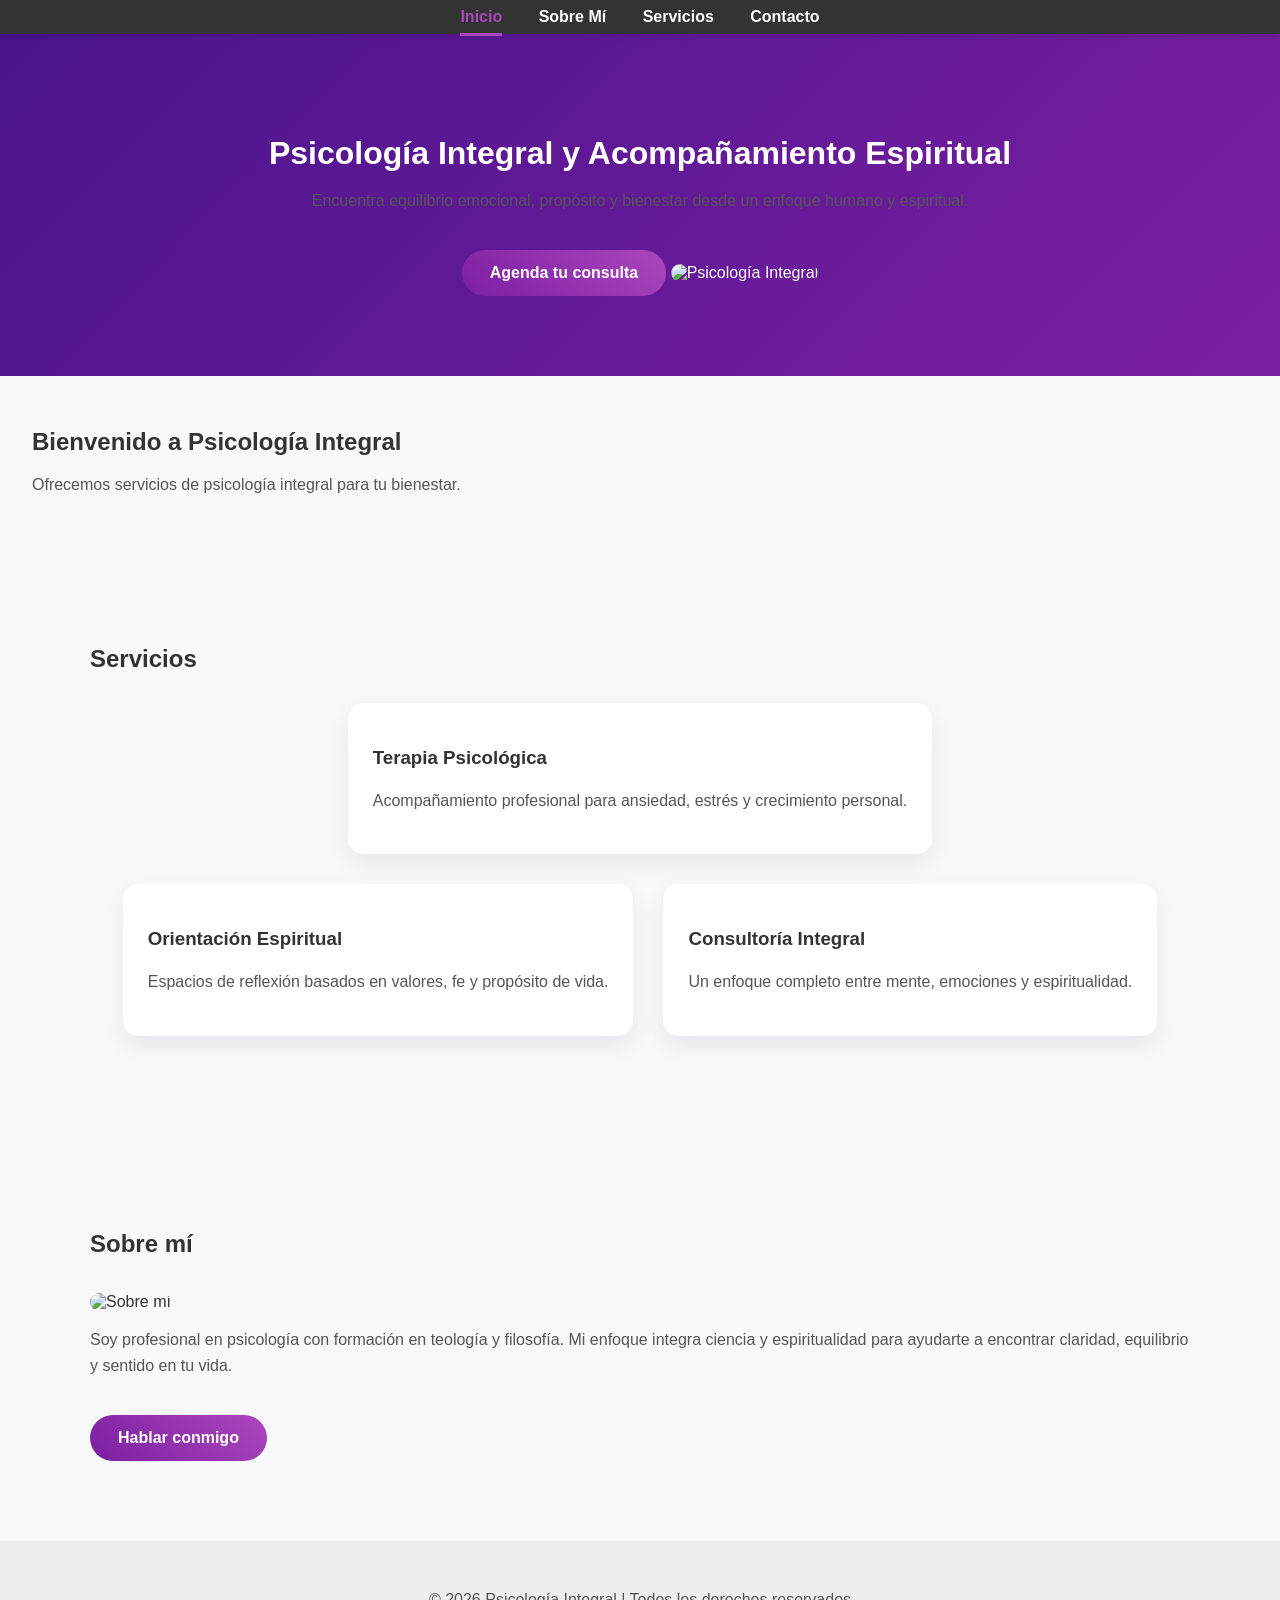
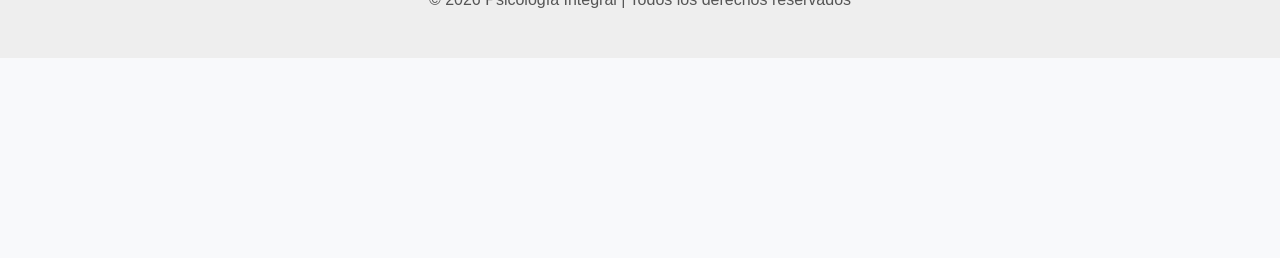
==== index.html @ f2815a3d "Add files via upload" ====
<!DOCTYPE html>
<html lang="es">
<head>
    <meta charset="UTF-8">
    <meta name="viewport" content="width=device-width, initial-scale=1.0">
    <title>Psicología Integral - Inicio</title>
    <link rel="stylesheet" href="styles.css">
    <style>
        main { padding: 2rem; }
    </style>
</head>
<body>
    <nav>
        <a href="index.html" class="nav-link">Inicio</a>
        <a href="sobre-mi.html" class="nav-link">Sobre Mí</a>
        <a href="servicios.html" class="nav-link">Servicios</a>
        <a href="contacto.html" class="nav-link">Contacto</a>
    </nav>
    <script>
        document.querySelectorAll('.nav-link').forEach(link => {
            if(link.href === window.location.href) {
                link.classList.add('active');
            }
        });
    </script>
    <header>
        <h1>Psicología Integral y Acompañamiento Espiritual</h1>
        <p>Encuentra equilibrio emocional, propósito y bienestar desde un enfoque humano y espiritual.</p>
        <a href="contacto.html" class="btn">Agenda tu consulta</a>
        <img src="https://images.unsplash.com/photo-1506126613408-eca07ce68773" alt="Psicología Integral">
    </header>
    <main>
        <h2>Bienvenido a Psicología Integral</h2>
        <p>Ofrecemos servicios de psicología integral para tu bienestar.</p>
    </main>
    <section>
      <h2>Servicios</h2>
      <div class="grid">
        <div class="card">
          <h3>Terapia Psicológica</h3>
          <p>Acompañamiento profesional para ansiedad, estrés y crecimiento personal.</p>
        </div>
        <div class="card">
          <h3>Orientación Espiritual</h3>
          <p>Espacios de reflexión basados en valores, fe y propósito de vida.</p>
        </div>
        <div class="card">
          <h3>Consultoría Integral</h3>
          <p>Un enfoque completo entre mente, emociones y espiritualidad.</p>
        </div>
      </div>
    </section>
    <section>
      <h2>Sobre mí</h2>
      <img src="https://images.unsplash.com/photo-1573496359142-b8d87734a5a2" alt="Sobre mí">
      <p>Soy profesional en psicología con formación en teología y filosofía. Mi enfoque integra ciencia y espiritualidad para ayudarte a encontrar claridad, equilibrio y sentido en tu vida.</p>
      <a href="contacto.html" class="btn">Hablar conmigo</a>
    </section>
    <footer style="text-align:center; padding:30px; background:#eee;">
      <p>© 2026 Psicología Integral | Todos los derechos reservados</p>
    </footer>
</body>
</html>
---- styles.css ----
body {
  font-family: 'Segoe UI', sans-serif;
  margin: 0;
  background: #f8f9fb;
  color: #333;
  padding-bottom: 200px;
}

nav {
  background-color: #333;
  color: white;
  padding: 0.5rem;
  text-align: center;
  position: sticky;
  top: 0;
  z-index: 100;
  box-shadow: 0 2px 5px rgba(0,0,0,0.1);
}

nav a {
  color: white;
  margin: 0 1rem;
  text-decoration: none;
  font-weight: bold;
  padding: 0.5rem 0;
  border-bottom: 3px solid transparent;
  transition: 0.3s;
}

nav a:hover {
  border-bottom-color: #7b1fa2;
  color: #ab47bc;
}

nav a.active {
  border-bottom-color: #ab47bc;
  color: #ab47bc;
}

header {
  background: linear-gradient(135deg, #4a148c, #7b1fa2);
  color: white;
  padding: 80px 20px;
  text-align: center;
}

section {
  padding: 80px 20px;
  max-width: 1100px;
  margin: auto;
}

h1, h2 {
  margin-bottom: 15px;
}

p {
  line-height: 1.6;
  color: #555;
}

.btn {
  display: inline-block;
  background: linear-gradient(45deg, #7b1fa2, #ab47bc);
  color: white;
  padding: 14px 28px;
  border-radius: 30px;
  text-decoration: none;
  font-weight: bold;
  margin-top: 20px;
  transition: 0.3s;
}

.btn:hover {
  transform: scale(1.05);
}

/* tarjetas */
.card {
  background: white;
  padding: 25px;
  border-radius: 15px;
  box-shadow: 0 10px 25px rgba(0,0,0,0.08);
  margin: 15px;
}

/* grid */
.grid {
  display: flex;
  flex-wrap: wrap;
  justify-content: center;
}

/* imágenes */
img {
  width: 100%;
  border-radius: 12px;
  margin-top: 20px;
}
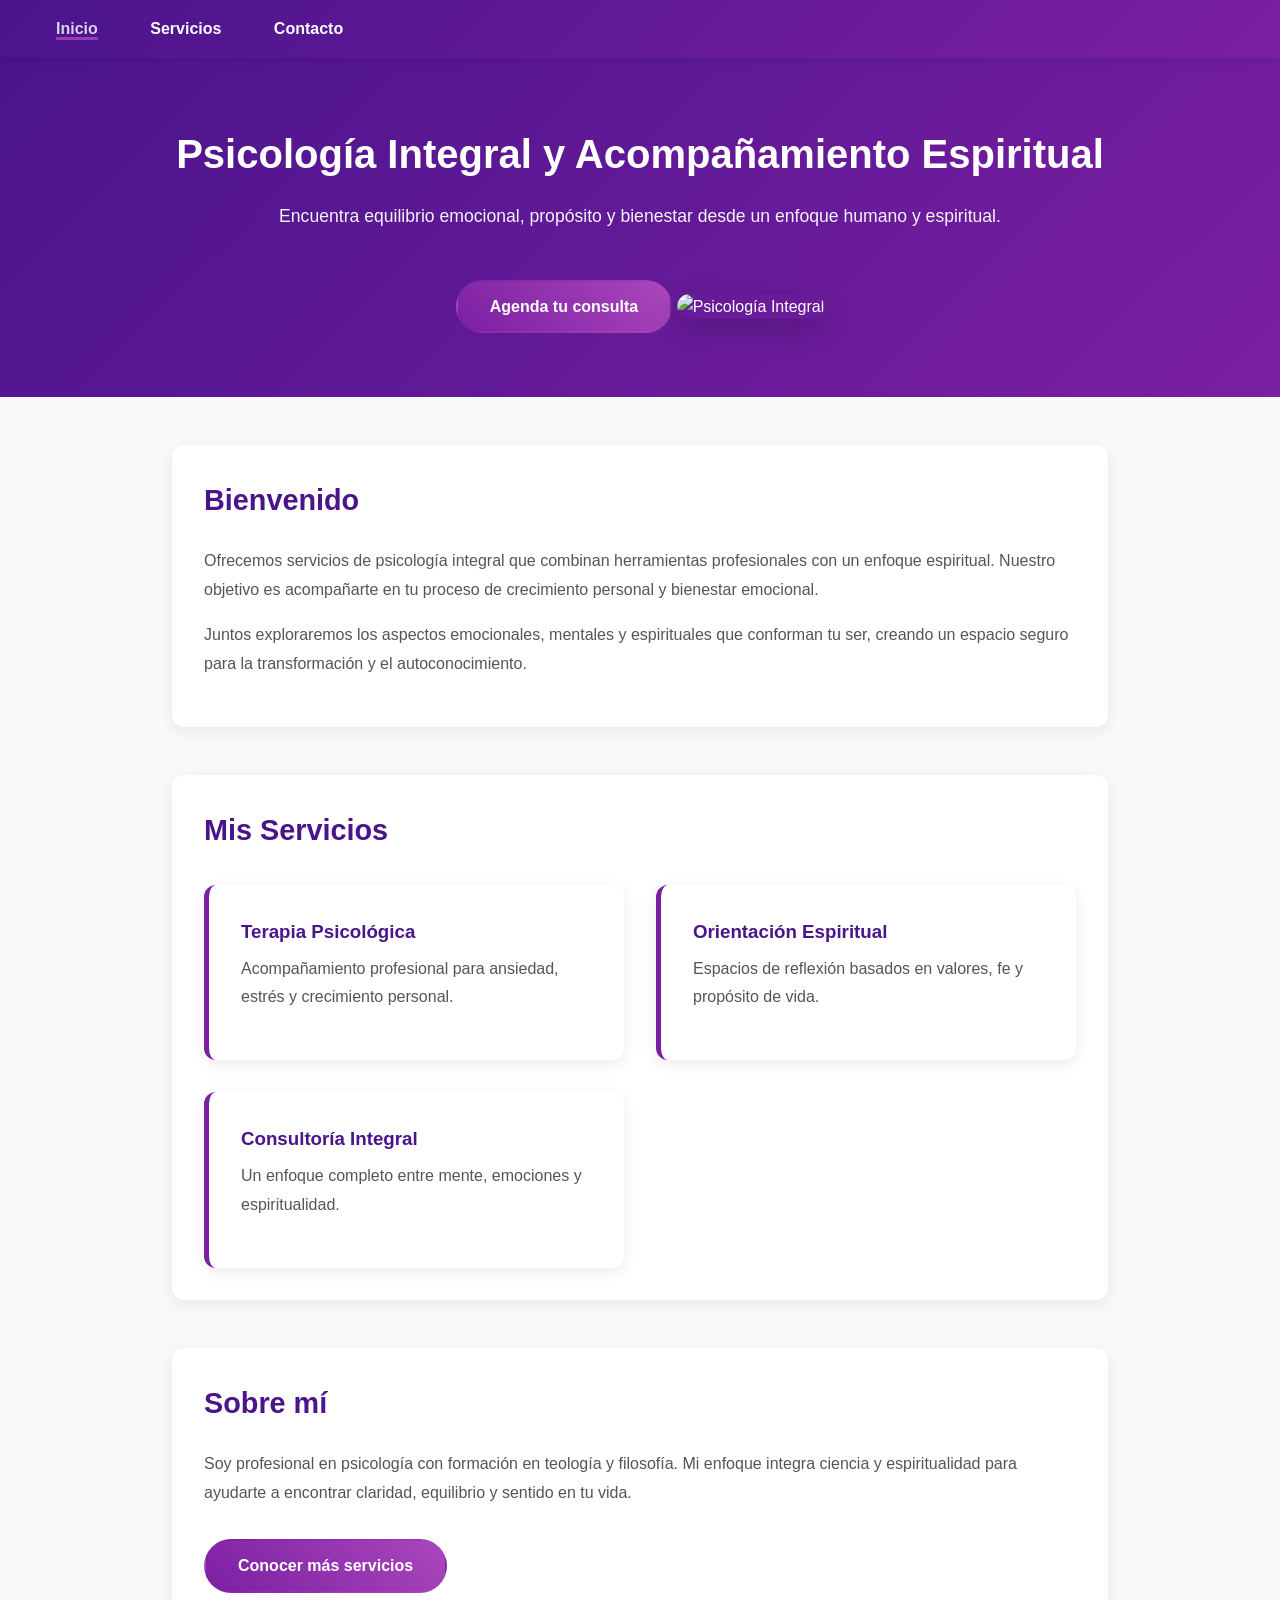
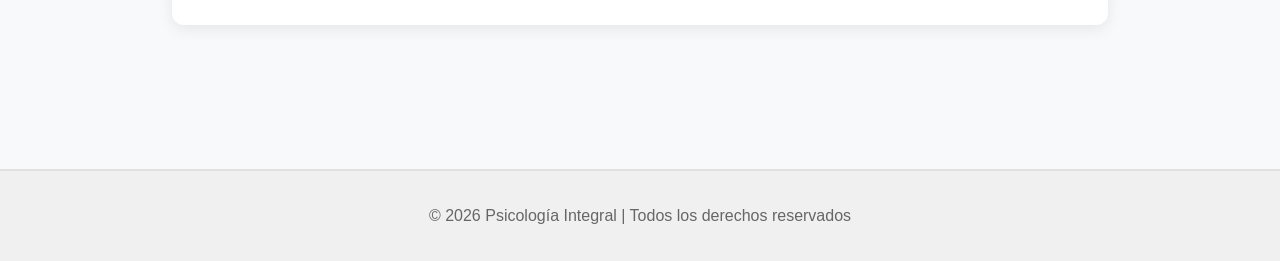
==== commit f50c66d3: "Add files via upload" ====
--- a/index.html
+++ b/index.html
@@ -5,17 +5,57 @@
     <meta name="viewport" content="width=device-width, initial-scale=1.0">
     <title>Psicología Integral - Inicio</title>
     <link rel="stylesheet" href="styles.css">
-    <style>
-        main { padding: 2rem; }
-    </style>
 </head>
 <body>
     <nav>
         <a href="index.html" class="nav-link">Inicio</a>
-        <a href="sobre-mi.html" class="nav-link">Sobre Mí</a>
         <a href="servicios.html" class="nav-link">Servicios</a>
         <a href="contacto.html" class="nav-link">Contacto</a>
     </nav>
+
+    <header>
+        <h1>Psicología Integral y Acompañamiento Espiritual</h1>
+        <p>Encuentra equilibrio emocional, propósito y bienestar desde un enfoque humano y espiritual.</p>
+        <a href="contacto.html" class="btn">Agenda tu consulta</a>
+        <img src="https://images.unsplash.com/photo-1506126613408-eca07ce68773?w=600&q=80" alt="Psicología Integral">
+    </header>
+
+    <main>
+        <section>
+            <h2>Bienvenido</h2>
+            <p>Ofrecemos servicios de psicología integral que combinan herramientas profesionales con un enfoque espiritual. Nuestro objetivo es acompañarte en tu proceso de crecimiento personal y bienestar emocional.</p>
+            <p>Juntos exploraremos los aspectos emocionales, mentales y espirituales que conforman tu ser, creando un espacio seguro para la transformación y el autoconocimiento.</p>
+        </section>
+
+        <section>
+            <h2>Mis Servicios</h2>
+            <div class="grid">
+                <div class="card">
+                    <h3>Terapia Psicológica</h3>
+                    <p>Acompañamiento profesional para ansiedad, estrés y crecimiento personal.</p>
+                </div>
+                <div class="card">
+                    <h3>Orientación Espiritual</h3>
+                    <p>Espacios de reflexión basados en valores, fe y propósito de vida.</p>
+                </div>
+                <div class="card">
+                    <h3>Consultoría Integral</h3>
+                    <p>Un enfoque completo entre mente, emociones y espiritualidad.</p>
+                </div>
+            </div>
+        </section>
+
+        <section>
+            <h2>Sobre mí</h2>
+            <p>Soy profesional en psicología con formación en teología y filosofía. Mi enfoque integra ciencia y espiritualidad para ayudarte a encontrar claridad, equilibrio y sentido en tu vida.</p>
+            <a href="servicios.html" class="btn">Conocer más servicios</a>
+        </section>
+    </main>
+
+    <footer>
+        <p>&copy; 2026 Psicología Integral | Todos los derechos reservados</p>
+    </footer>
+
     <script>
         document.querySelectorAll('.nav-link').forEach(link => {
             if(link.href === window.location.href) {
@@ -23,41 +63,5 @@
             }
         });
     </script>
-    <header>
-        <h1>Psicología Integral y Acompañamiento Espiritual</h1>
-        <p>Encuentra equilibrio emocional, propósito y bienestar desde un enfoque humano y espiritual.</p>
-        <a href="contacto.html" class="btn">Agenda tu consulta</a>
-        <img src="https://images.unsplash.com/photo-1506126613408-eca07ce68773" alt="Psicología Integral">
-    </header>
-    <main>
-        <h2>Bienvenido a Psicología Integral</h2>
-        <p>Ofrecemos servicios de psicología integral para tu bienestar.</p>
-    </main>
-    <section>
-      <h2>Servicios</h2>
-      <div class="grid">
-        <div class="card">
-          <h3>Terapia Psicológica</h3>
-          <p>Acompañamiento profesional para ansiedad, estrés y crecimiento personal.</p>
-        </div>
-        <div class="card">
-          <h3>Orientación Espiritual</h3>
-          <p>Espacios de reflexión basados en valores, fe y propósito de vida.</p>
-        </div>
-        <div class="card">
-          <h3>Consultoría Integral</h3>
-          <p>Un enfoque completo entre mente, emociones y espiritualidad.</p>
-        </div>
-      </div>
-    </section>
-    <section>
-      <h2>Sobre mí</h2>
-      <img src="https://images.unsplash.com/photo-1573496359142-b8d87734a5a2" alt="Sobre mí">
-      <p>Soy profesional en psicología con formación en teología y filosofía. Mi enfoque integra ciencia y espiritualidad para ayudarte a encontrar claridad, equilibrio y sentido en tu vida.</p>
-      <a href="contacto.html" class="btn">Hablar conmigo</a>
-    </section>
-    <footer style="text-align:center; padding:30px; background:#eee;">
-      <p>© 2026 Psicología Integral | Todos los derechos reservados</p>
-    </footer>
 </body>
-</html>+</html>
--- a/styles.css
+++ b/styles.css
@@ -1,99 +1,172 @@
-body {
-  font-family: 'Segoe UI', sans-serif;
-  margin: 0;
-  background: #f8f9fb;
-  color: #333;
-  padding-bottom: 200px;
+* {
+    margin: 0;
+    padding: 0;
+    box-sizing: border-box;
 }
 
+body {
+    font-family: 'Segoe UI', Tahoma, Geneva, Verdana, sans-serif;
+    background: #f8f9fb;
+    color: #333;
+    line-height: 1.6;
+}
+
+/* Navigation */
 nav {
-  background-color: #333;
-  color: white;
-  padding: 0.5rem;
-  text-align: center;
-  position: sticky;
-  top: 0;
-  z-index: 100;
-  box-shadow: 0 2px 5px rgba(0,0,0,0.1);
+    background: linear-gradient(135deg, #4a148c, #7b1fa2);
+    padding: 1rem 2rem;
+    position: sticky;
+    top: 0;
+    z-index: 100;
+    box-shadow: 0 2px 10px rgba(0, 0, 0, 0.1);
 }
 
 nav a {
-  color: white;
-  margin: 0 1rem;
-  text-decoration: none;
-  font-weight: bold;
-  padding: 0.5rem 0;
-  border-bottom: 3px solid transparent;
-  transition: 0.3s;
+    color: white;
+    text-decoration: none;
+    margin: 0 1.5rem;
+    font-weight: 600;
+    transition: all 0.3s ease;
+    border-bottom: 3px solid transparent;
 }
 
-nav a:hover {
-  border-bottom-color: #7b1fa2;
-  color: #ab47bc;
+nav a:hover,
+nav a.active {
+    border-bottom-color: #ab47bc;
+    opacity: 0.8;
 }
 
-nav a.active {
-  border-bottom-color: #ab47bc;
-  color: #ab47bc;
+/* Header */
+header {
+    background: linear-gradient(135deg, #4a148c, #7b1fa2);
+    color: white;
+    padding: 4rem 2rem;
+    text-align: center;
+    margin-bottom: 3rem;
 }
 
-header {
-  background: linear-gradient(135deg, #4a148c, #7b1fa2);
-  color: white;
-  padding: 80px 20px;
-  text-align: center;
+header h1 {
+    font-size: 2.5rem;
+    margin-bottom: 1rem;
 }
 
-section {
-  padding: 80px 20px;
-  max-width: 1100px;
-  margin: auto;
+header p {
+    font-size: 1.1rem;
+    margin-bottom: 2rem;
+    opacity: 0.95;
 }
 
-h1, h2 {
-  margin-bottom: 15px;
+header img {
+    width: 100%;
+    max-width: 600px;
+    border-radius: 15px;
+    margin-top: 2rem;
+    box-shadow: 0 10px 30px rgba(0, 0, 0, 0.2);
 }
 
-p {
-  line-height: 1.6;
-  color: #555;
+/* Main content */
+main {
+    max-width: 1000px;
+    margin: 0 auto;
+    padding: 0 2rem 3rem;
 }
 
+/* Sections */
+section {
+    margin-bottom: 3rem;
+    padding: 2rem;
+    background: white;
+    border-radius: 12px;
+    box-shadow: 0 4px 15px rgba(0, 0, 0, 0.08);
+}
+
+section h2 {
+    color: #4a148c;
+    margin-bottom: 1.5rem;
+    font-size: 1.8rem;
+}
+
+section p {
+    margin-bottom: 1rem;
+    color: #555;
+    line-height: 1.8;
+}
+
+/* Cards Grid */
+.grid {
+    display: grid;
+    grid-template-columns: repeat(auto-fit, minmax(280px, 1fr));
+    gap: 2rem;
+    margin-top: 2rem;
+}
+
+.card {
+    background: white;
+    padding: 2rem;
+    border-radius: 12px;
+    border-left: 5px solid #7b1fa2;
+    box-shadow: 0 4px 15px rgba(0, 0, 0, 0.08);
+    transition: transform 0.3s ease, box-shadow 0.3s ease;
+}
+
+.card:hover {
+    transform: translateY(-5px);
+    box-shadow: 0 8px 25px rgba(0, 0, 0, 0.15);
+}
+
+.card h3 {
+    color: #4a148c;
+    margin-bottom: 0.5rem;
+}
+
+/* Buttons */
 .btn {
-  display: inline-block;
-  background: linear-gradient(45deg, #7b1fa2, #ab47bc);
-  color: white;
-  padding: 14px 28px;
-  border-radius: 30px;
-  text-decoration: none;
-  font-weight: bold;
-  margin-top: 20px;
-  transition: 0.3s;
+    display: inline-block;
+    background: linear-gradient(45deg, #7b1fa2, #ab47bc);
+    color: white;
+    padding: 0.75rem 2rem;
+    border-radius: 30px;
+    text-decoration: none;
+    font-weight: 600;
+    margin-top: 1rem;
+    transition: all 0.3s ease;
+    border: 2px solid transparent;
 }
 
 .btn:hover {
-  transform: scale(1.05);
+    transform: scale(1.05);
+    box-shadow: 0 6px 20px rgba(123, 31, 162, 0.4);
 }
 
-/* tarjetas */
-.card {
-  background: white;
-  padding: 25px;
-  border-radius: 15px;
-  box-shadow: 0 10px 25px rgba(0,0,0,0.08);
-  margin: 15px;
+/* Footer */
+footer {
+    background: #f0f0f0;
+    padding: 2rem;
+    text-align: center;
+    margin-top: 3rem;
+    border-top: 2px solid #e0e0e0;
+    color: #666;
 }
 
-/* grid */
-.grid {
-  display: flex;
-  flex-wrap: wrap;
-  justify-content: center;
+/* Responsive */
+@media (max-width: 768px) {
+    nav a {
+        margin: 0 0.5rem;
+    }
+    
+    header h1 {
+        font-size: 1.8rem;
+    }
+    
+    header p {
+        font-size: 1rem;
+    }
+    
+    section {
+        padding: 1.5rem;
+    }
+    
+    .grid {
+        grid-template-columns: 1fr;
+    }
 }
-
-/* imágenes */
-img {
-  width: 100%;
-  border-radius: 12px;
-  margin-top: 20px;
-}
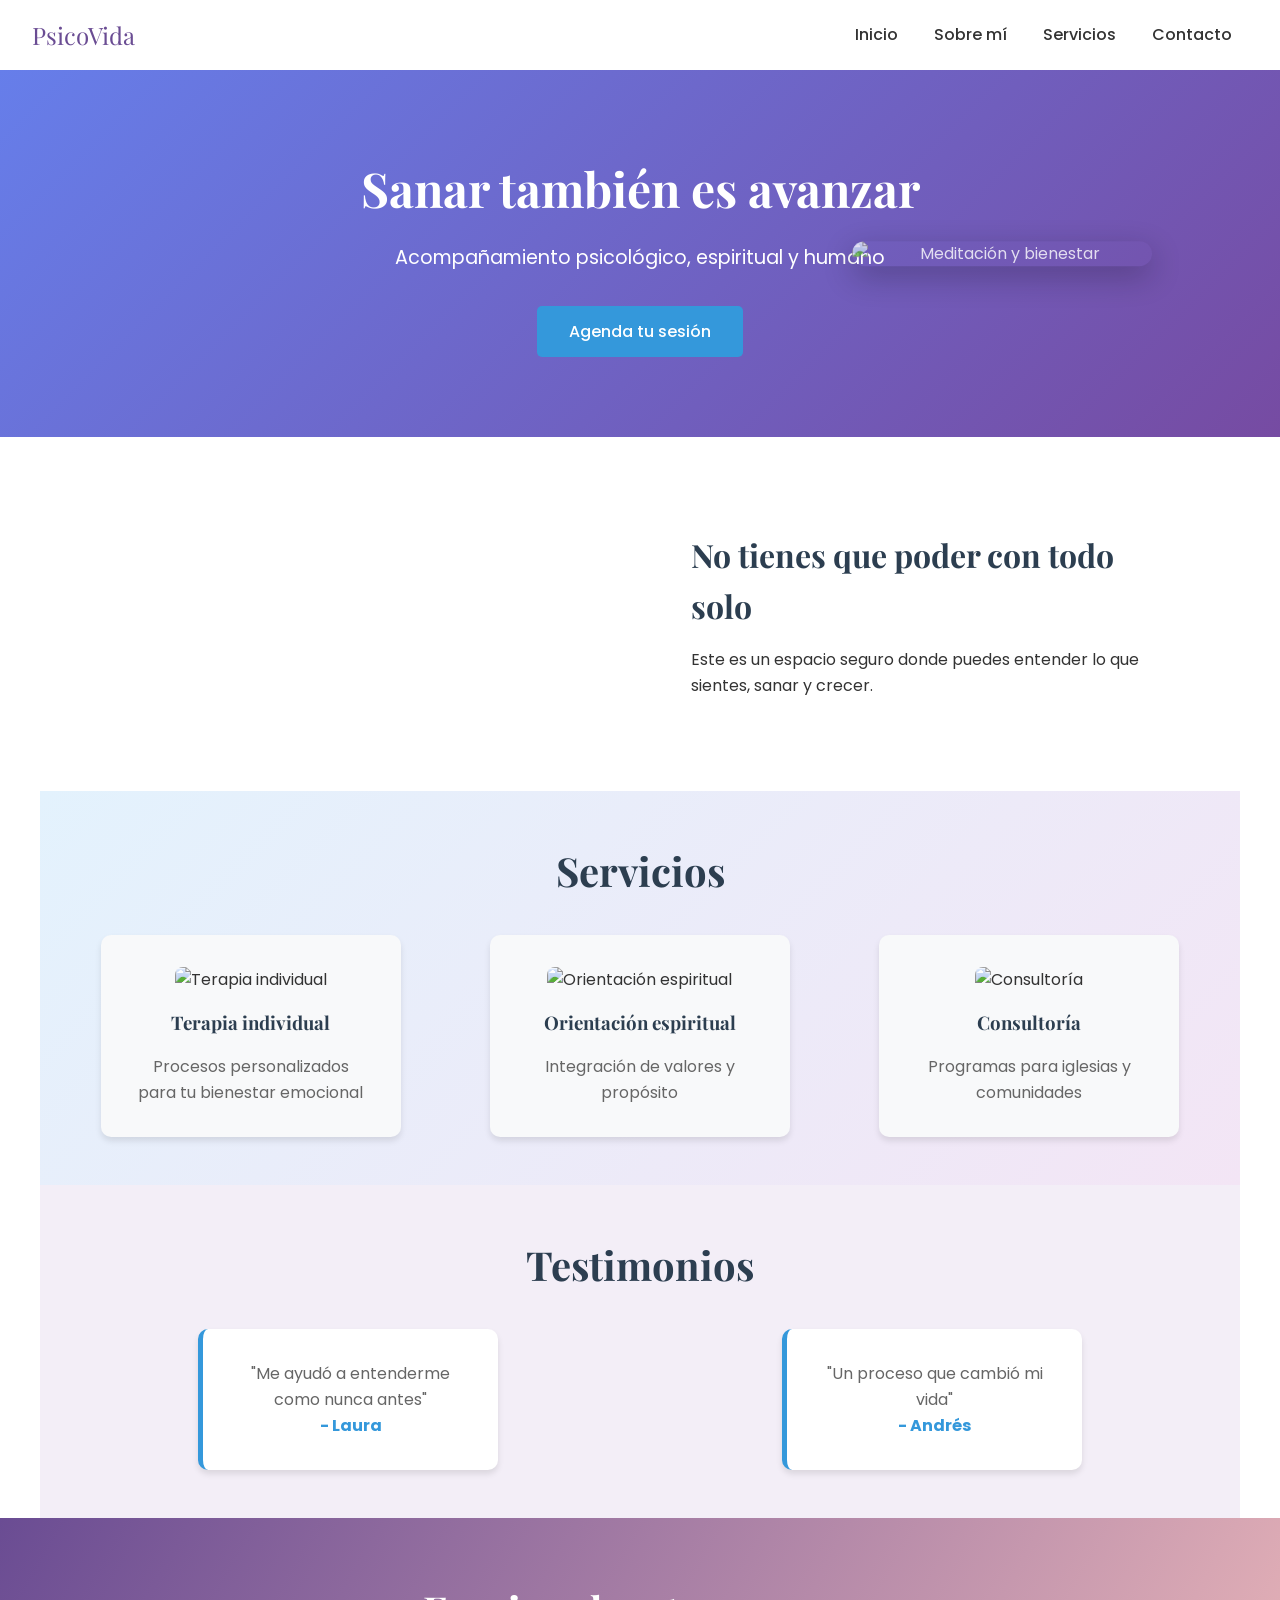
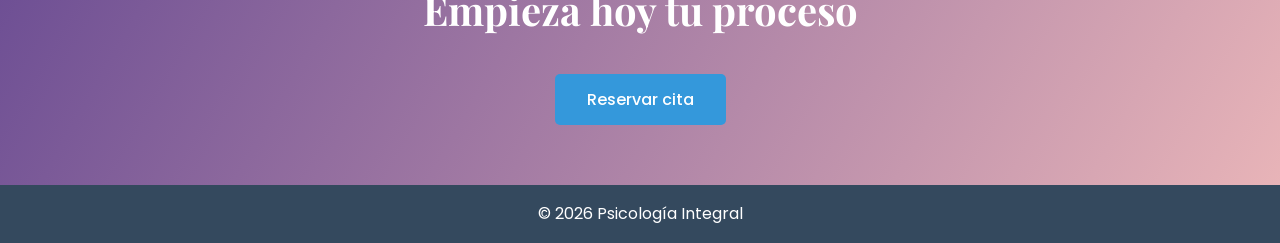
==== commit faf56043: "Add files via upload" ====
--- a/index.html
+++ b/index.html
@@ -1,67 +1,91 @@
 <!DOCTYPE html>
-<html lang="es">
+<html>
 <head>
-    <meta charset="UTF-8">
-    <meta name="viewport" content="width=device-width, initial-scale=1.0">
-    <title>Psicología Integral - Inicio</title>
-    <link rel="stylesheet" href="styles.css">
+  <title>Psicología Integral</title>
+  <link rel="stylesheet" href="style.css">
+
+  <!-- Google Fonts -->
+  <link href="https://fonts.googleapis.com/css2?family=Poppins&family=Playfair+Display&display=swap" rel="stylesheet">
 </head>
+
 <body>
-    <nav>
-        <a href="index.html" class="nav-link">Inicio</a>
-        <a href="servicios.html" class="nav-link">Servicios</a>
-        <a href="contacto.html" class="nav-link">Contacto</a>
-    </nav>
 
-    <header>
-        <h1>Psicología Integral y Acompañamiento Espiritual</h1>
-        <p>Encuentra equilibrio emocional, propósito y bienestar desde un enfoque humano y espiritual.</p>
-        <a href="contacto.html" class="btn">Agenda tu consulta</a>
-        <img src="https://images.unsplash.com/photo-1506126613408-eca07ce68773?w=600&q=80" alt="Psicología Integral">
-    </header>
+<nav>
+  <div class="logo">PsicoVida</div>
+  <div>
+    <a href="index.html">Inicio</a>
+    <a href="about.html">Sobre mí</a>
+    <a href="services.html">Servicios</a>
+    <a href="contact.html">Contacto</a>
+  </div>
+</nav>
 
-    <main>
-        <section>
-            <h2>Bienvenido</h2>
-            <p>Ofrecemos servicios de psicología integral que combinan herramientas profesionales con un enfoque espiritual. Nuestro objetivo es acompañarte en tu proceso de crecimiento personal y bienestar emocional.</p>
-            <p>Juntos exploraremos los aspectos emocionales, mentales y espirituales que conforman tu ser, creando un espacio seguro para la transformación y el autoconocimiento.</p>
-        </section>
+<!-- HERO -->
+<section class="hero">
+  <div>
+    <h1>Sanar también es avanzar</h1>
+    <p>Acompañamiento psicológico, espiritual y humano</p>
+    <a href="contact.html" class="btn">Agenda tu sesión</a>
+  </div>
+  <img src="https://images.unsplash.com/photo-1544367567-0f2fcb009e0b?w=400&q=80" alt="Meditación y bienestar" class="hero-image">
+</section>
 
-        <section>
-            <h2>Mis Servicios</h2>
-            <div class="grid">
-                <div class="card">
-                    <h3>Terapia Psicológica</h3>
-                    <p>Acompañamiento profesional para ansiedad, estrés y crecimiento personal.</p>
-                </div>
-                <div class="card">
-                    <h3>Orientación Espiritual</h3>
-                    <p>Espacios de reflexión basados en valores, fe y propósito de vida.</p>
-                </div>
-                <div class="card">
-                    <h3>Consultoría Integral</h3>
-                    <p>Un enfoque completo entre mente, emociones y espiritualidad.</p>
-                </div>
-            </div>
-        </section>
+<!-- IMAGEN + TEXTO -->
+<section class="split">
+  <img src="https://images.unsplash.com/photo-1506905925346-21bda4d32df4?w=500&q=80" alt="">
+  <div>
+    <h2>No tienes que poder con todo solo</h2>
+    <p>Este es un espacio seguro donde puedes entender lo que sientes, sanar y crecer.</p>
+  </div>
+</section>
 
-        <section>
-            <h2>Sobre mí</h2>
-            <p>Soy profesional en psicología con formación en teología y filosofía. Mi enfoque integra ciencia y espiritualidad para ayudarte a encontrar claridad, equilibrio y sentido en tu vida.</p>
-            <a href="servicios.html" class="btn">Conocer más servicios</a>
-        </section>
-    </main>
+<!-- SERVICIOS -->
+<section class="section">
+  <h2>Servicios</h2>
+  <div class="cards">
+    <div class="card">
+      <img src="https://images.unsplash.com/photo-1573496359142-b8d87734a5a2?w=300&q=80" alt="Terapia individual" class="card-image">
+      <h3>Terapia individual</h3>
+      <p>Procesos personalizados para tu bienestar emocional</p>
+    </div>
+    <div class="card">
+      <img src="https://images.unsplash.com/photo-1559757148-5c350d0d3c56?w=300&q=80" alt="Orientación espiritual" class="card-image">
+      <h3>Orientación espiritual</h3>
+      <p>Integración de valores y propósito</p>
+    </div>
+    <div class="card">
+      <img src="https://images.unsplash.com/photo-1551836022-deb4988cc6c0?w=300&q=80" alt="Consultoría" class="card-image">
+      <h3>Consultoría</h3>
+      <p>Programas para iglesias y comunidades</p>
+    </div>
+  </div>
+</section>
 
-    <footer>
-        <p>&copy; 2026 Psicología Integral | Todos los derechos reservados</p>
-    </footer>
+<!-- TESTIMONIOS -->
+<section class="section testimonials">
+  <h2>Testimonios</h2>
 
-    <script>
-        document.querySelectorAll('.nav-link').forEach(link => {
-            if(link.href === window.location.href) {
-                link.classList.add('active');
-            }
-        });
-    </script>
+  <div class="cards">
+    <div class="card">
+      <p>"Me ayudó a entenderme como nunca antes"</p>
+      <strong>- Laura</strong>
+    </div>
+    <div class="card">
+      <p>"Un proceso que cambió mi vida"</p>
+      <strong>- Andrés</strong>
+    </div>
+  </div>
+</section>
+
+<!-- CTA FINAL -->
+<section class="cta">
+  <h2>Empieza hoy tu proceso</h2>
+  <a href="contact.html" class="btn">Reservar cita</a>
+</section>
+
+<footer>
+  <p>© 2026 Psicología Integral</p>
+</footer>
+
 </body>
 </html>
--- a/style.css
+++ b/style.css
@@ -0,0 +1,285 @@
+* {
+  margin: 0;
+  padding: 0;
+  box-sizing: border-box;
+}
+
+body {
+  font-family: 'Poppins', sans-serif;
+  line-height: 1.6;
+  color: #333;
+}
+
+/* NAV */
+nav {
+  display: flex;
+  justify-content: space-between;
+  align-items: center;
+  padding: 1rem 2rem;
+  background: #fff;
+  box-shadow: 0 2px 10px rgba(0,0,0,0.1);
+}
+
+.logo {
+  font-family: 'Playfair Display', serif;
+  font-size: 1.5rem;
+  color: #6A4C93;
+}
+
+nav a {
+  margin: 0 1rem;
+  text-decoration: none;
+  color: #333;
+  font-weight: 500;
+}
+
+nav a:hover {
+  color: #3498db;
+}
+
+/* HERO */
+.hero {
+  background: linear-gradient(135deg, #667eea 0%, #764ba2 100%);
+  color: white;
+  padding: 5rem 2rem;
+  text-align: center;
+  position: relative;
+  overflow: hidden;
+}
+
+.hero h1 {
+  font-family: 'Playfair Display', serif;
+  font-size: 3rem;
+  margin-bottom: 1rem;
+}
+
+.hero p {
+  font-size: 1.2rem;
+  margin-bottom: 2rem;
+}
+
+.hero-image {
+  position: absolute;
+  top: 50%;
+  right: 10%;
+  transform: translateY(-50%);
+  width: 300px;
+  height: auto;
+  border-radius: 15px;
+  box-shadow: 0 10px 30px rgba(0,0,0,0.3);
+  opacity: 0.8;
+}
+
+.hero h1 {
+  font-family: 'Playfair Display', serif;
+  font-size: 3rem;
+  margin-bottom: 1rem;
+}
+
+.hero p {
+  font-size: 1.2rem;
+  margin-bottom: 2rem;
+}
+
+.btn {
+  display: inline-block;
+  background: #3498db;
+  color: white;
+  padding: 0.8rem 2rem;
+  text-decoration: none;
+  border-radius: 5px;
+  font-weight: 500;
+  transition: background 0.3s;
+}
+
+.btn:hover {
+  background: #2980b9;
+}
+
+/* SPLIT */
+.split {
+  display: flex;
+  align-items: center;
+  padding: 60px;
+  gap: 40px;
+  max-width: 1200px;
+  margin: 0 auto;
+}
+
+.split img {
+  width: 50%;
+  height: auto;
+  border-radius: 20px;
+}
+
+.split div {
+  padding: 2rem;
+  width: 50%;
+}
+
+.split h2 {
+  font-family: 'Playfair Display', serif;
+  font-size: 2rem;
+  margin-bottom: 1rem;
+  color: #2c3e50;
+}
+
+/* SECTIONS */
+.section {
+  padding: 3rem 2rem;
+  max-width: 1200px;
+  margin: 0 auto;
+  text-align: center;
+  background: linear-gradient(135deg, #e3f2fd 0%, #f3e5f5 100%);
+}
+
+/* CONTACT SPECIFIC */
+.contact-content {
+  display: flex;
+  align-items: center;
+  justify-content: space-between;
+  gap: 2rem;
+}
+
+.contact-images {
+  flex: 1;
+  display: flex;
+  flex-direction: column;
+  gap: 1rem;
+}
+
+.contact-image {
+  width: 100%;
+  height: 250px;
+  object-fit: cover;
+  border-radius: 15px;
+  box-shadow: 0 4px 15px rgba(0,0,0,0.1);
+}
+
+.contact-text {
+  flex: 1;
+  text-align: left;
+}
+
+.section h2 {
+  font-family: 'Playfair Display', serif;
+  font-size: 2.5rem;
+  margin-bottom: 2rem;
+  color: #2c3e50;
+}
+
+/* CARDS */
+.cards {
+  display: flex;
+  justify-content: space-around;
+  flex-wrap: wrap;
+  gap: 2rem;
+}
+
+.card {
+  background: #f8f9fa;
+  padding: 2rem;
+  border-radius: 10px;
+  box-shadow: 0 4px 6px rgba(0,0,0,0.1);
+  width: 300px;
+  text-align: center;
+  transition: transform 0.3s;
+}
+
+.card:hover {
+  transform: translateY(-5px);
+}
+
+.card-image {
+  width: 100%;
+  height: 200px;
+  object-fit: cover;
+  border-radius: 8px;
+  margin-bottom: 1rem;
+}
+
+.card h3 {
+  font-family: 'Playfair Display', serif;
+  margin-bottom: 1rem;
+  color: #2c3e50;
+}
+
+.card p {
+  color: #666;
+}
+
+/* TESTIMONIALS */
+.testimonials {
+  background: #f3eef7;
+}
+
+.testimonials .card {
+  background: #fff;
+  border-left: 5px solid #3498db;
+}
+
+.testimonials .card strong {
+  color: #3498db;
+}
+
+/* CTA */
+.cta {
+  background: linear-gradient(120deg, #6A4C93, #E8B4B8);
+  color: white;
+  padding: 60px;
+  text-align: center;
+}
+
+.cta h2 {
+  font-family: 'Playfair Display', serif;
+  font-size: 2.5rem;
+  margin-bottom: 2rem;
+}
+
+/* FOOTER */
+footer {
+  background: #34495e;
+  color: white;
+  text-align: center;
+  padding: 1rem;
+}
+
+/* RESPONSIVE */
+@media (max-width: 768px) {
+  .split {
+    flex-direction: column;
+  }
+  
+  .split img, .split div {
+    width: 100%;
+  }
+  
+  .cards {
+    flex-direction: column;
+    align-items: center;
+  }
+  
+  .hero h1 {
+    font-size: 2rem;
+  }
+  
+  nav {
+    flex-direction: column;
+    text-align: center;
+  }
+  
+  .hero-image {
+    position: static;
+    transform: none;
+    margin-top: 2rem;
+    width: 200px;
+  }
+  
+  .contact-content {
+    flex-direction: column;
+  }
+  
+  .contact-text {
+    text-align: center;
+  }
+}
